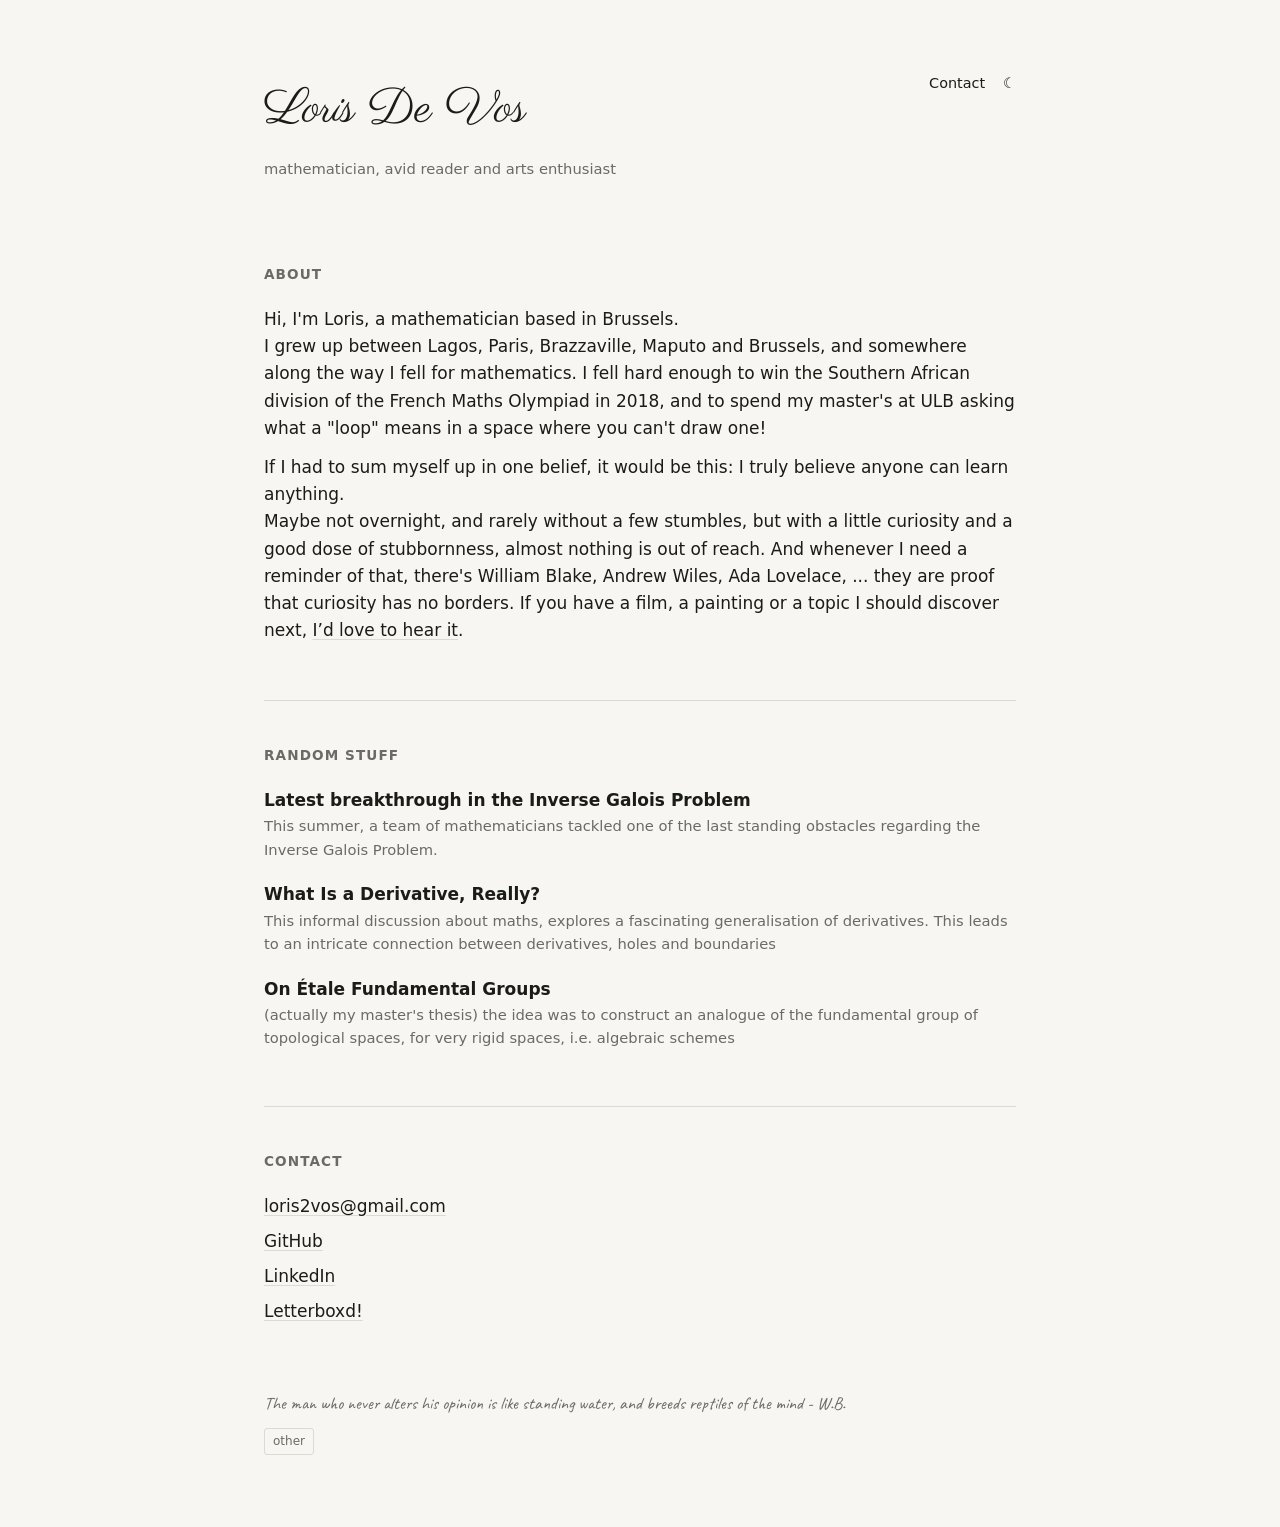
==== index.html @ a7188bd3 "checkup" ====
<!DOCTYPE html>
<html lang="en">
<head>
  <meta charset="UTF-8" />
  <meta name="viewport" content="width=device-width, initial-scale=1" />
  <!-- page title and description -->
  <title>Loris De Vos</title>
  <meta name="description" content="Personal site of Lolo" />
  <script src="script.js"></script>
  <script>applySavedTheme();</script>
  <link href="https://fonts.googleapis.com/css2?family=Caveat&family=Parisienne&display=swap" rel="stylesheet">
  <link rel="stylesheet" href="style.css" />
  <link rel="icon" type="image/png" sizes="64x64" href="fox_logo.png">
  <link rel="icon" href="fox_logo.ico">
</head>
<body>

  <header class="site-header">
    <div class="header-info">
      <h1 class="name">Loris De Vos</h1>
      <p class="tagline">mathematician, avid reader and arts enthusiast</p>
    </div>
    <nav class="nav">
      <!-- <a href="#writing">Blog</a> -->
      <a href="#contact">Contact</a>
      <button type="button" class="theme-toggle" id="theme-toggle" aria-label="Switch between light and dark mode">☾</button>
    </nav>
  </header>

  <main>
    <section id="about" class="section">
      <h2>About</h2>
      <p>  <!-- bio. 2-4 sentences -->
        Hi, I'm Loris, a mathematician based in Brussels. <br>
        I grew up between Lagos, Paris, Brazzaville, Maputo and Brussels, and somewhere along the way I fell for mathematics.
        I fell hard enough to win the Southern African division of the French Maths Olympiad in 2018, 
        and to spend my master's at ULB asking what a "loop" means in a space where you can't draw one!
      </p>
      <p>
        If I had to sum myself up in one belief, it would be this:
        I truly believe anyone can learn anything. <br>
        Maybe not overnight, and rarely without a few stumbles, 
        but with a little curiosity and a good dose of stubbornness, 
        almost nothing is out of reach.
        And whenever I need a reminder of that, there's William Blake, Andrew Wiles, Ada Lovelace, ... they are
        proof that curiosity has no borders.
        If you have a film, a painting or a topic I should discover next, <a href="#contact">I’d love to hear it</a>.
      </p>
    </section>

 

    <section id="writing" class="section">
      <h2>Random stuff</h2>

      <ul class="entry-list">
        <li class="entry">
          <a href="index.html" class="entry-title">Latest breakthrough in the Inverse Galois Problem</a>
          <p class="entry-meta"> This summer, a team of mathematicians tackled one of the last standing obstacles regarding the Inverse Galois Problem.

          </p>
        </li>

        <li class="entry">
          <a href="blog_derivatives.html" class="entry-title"> What Is a Derivative, Really?</a>
          <p class="entry-meta"> This informal discussion about maths, explores a fascinating generalisation of derivatives. 
            This leads to an intricate connection between derivatives, holes and boundaries </p>
        </li>
        
        <li class="entry">
          <a href="https://arxiv.org/pdf/2606.23906" target="_blank" rel="noopener" class="entry-title">On Étale Fundamental Groups</a>
          <p class="entry-meta"> (actually my master's thesis) the idea was to construct an analogue of the fundamental group of 
            topological spaces, for very rigid spaces, i.e. algebraic schemes</p>
        </li>       

      </ul>
    </section>

    <section id="contact" class="section">
      <h2>Contact</h2>
      <ul class="entry-list contact-list">
        <li><a href="mailto:loris2vos@gmail.com">loris2vos@gmail.com</a></li>
        <li><a href="https://github.com/hispagui" target="_blank" rel="noopener">GitHub</a></li>
        <li><a href="https://linkedin.com/in/loris-de-vos/" target="_blank" rel="noopener">LinkedIn</a></li>
        <li><a href="https://letterboxd.com/hispagui/" target="_blank" rel="noopener">Letterboxd!</a></li>

      </ul>
    </section>
  </main>
  
  <footer class="site-footer">
    <p class="quote" id="random-quote" aria-live="polite"></p>
    <button type="button" class="quote-button" id="new-quote">other</button>
  </footer> 

  <script>
    initQuotes();
    initThemeToggle();
  </script>


</body>
</html>
---- style.css ----
/* ---------- Tokens ---------- */


:root {
  --paper: #f7f6f2;
  --ink: #1b1b18;
  --ink-soft: #6b6a64;
  --accent: #3d5a50;
  --rule: #dedad0;

  --font-display: "Parisienne", cursive;
  --font-body: -apple-system, BlinkMacSystemFont, "Segoe UI", system-ui, sans-serif;
  --font-quote: "Caveat", serif;

  --max-width: 800px;
}

* { box-sizing: border-box; }

html {
  -webkit-text-size-adjust: 100%;
}

/* ---------- Dark theme ---------- */
:root[data-theme="dark"] {
  --paper: #161614;
  --ink: #ecebe6;
  --ink-soft: #9d9b93;
  --accent: #8fb5a6;
  --rule: #34332e;
  color-scheme: dark;
}
@media (prefers-color-scheme: dark) {
  :root:not([data-theme="light"]) {
    --paper: #161614;
    --ink: #ecebe6;
    --ink-soft: #9d9b93;
    --accent: #8fb5a6;
    --rule: #34332e;
    color-scheme: dark;
  }
}
.theme-toggle {
  font: inherit;
  color: var(--ink);
  background: none;
  border: none;
  padding: 0;
  cursor: pointer;
}
.theme-toggle:hover,
.theme-toggle:focus-visible {
  color: var(--accent);
}




/* ---------- Main theme ---------- */
body {
  margin: 0;
  background: var(--paper);
  color: var(--ink);
  font-family: var(--font-body);
  font-size: 17px;
  line-height: 1.6;
}

a {
  color: var(--ink);
  text-decoration: underline;
  text-decoration-color: var(--rule);
  text-underline-offset: 3px;
  transition: text-decoration-color 0.15s ease, color 0.15s ease;
}

.blog-txt {
  font-family:Arial, Helvetica, sans-serif;
  font-size: 10;
  line-height: 1.4;
}

b {
  text-indent: 40px;
  margin-top: 3em;
}


a:hover,
a:focus-visible {
  color: var(--accent);
  text-decoration-color: var(--accent);
}

a:focus-visible {
  outline: 2px solid var(--accent);
  outline-offset: 3px;
  text-decoration: none;
}

/* ---------- Layout ---------- */
.site-header,
main,
.site-footer {
  width: 100%;
  max-width: var(--max-width);
  margin: 0 auto;
  padding-left: 24px;
  padding-right: 24px;
}

.site-header {
  display: flex;
  justify-content: space-between;
  align-items:flex-start;
  padding-top: 72px;
  padding-bottom: 40px;
}

.header-info{
  min-width: 0;
}

.name {
  font-family: var(--font-display);
  font-size: 3rem;
  font-weight: 400;
  margin: 0 0 8px;
  letter-spacing: -0.01em;
}

.tagline {
  font-family: var(--font-body);
  font-size: 0.92rem;
  color: var(--ink-soft);
  margin: 0;
}

.center-image {
  display: block;
  margin: auto;
  width: 60%;
}

.large-image {
  display: block;
  width: 75%;
  max-width: 90%;
  height: auto;
}


.nav {
  display: flex;
  gap: 18px;
  align-items: center;
  font-family: var(--font-body);
  font-size: 0.9rem;
  padding: 0;
}

.nav a {
  text-decoration: none;
  color: var(--ink);
}

.nav a:hover,
.nav a:focus-visible {
  color: var(--accent);
}

/* ---------- Sections ---------- */
.section {
  padding: 44px 0;
  border-bottom: 1px solid var(--rule);
}

.section:last-of-type {
  border-bottom: none;
}

.section h2 {
  font-family: var(--font-body);
  font-size: 0.85rem;
  text-transform: uppercase;
  letter-spacing: 0.08em;
  color: var(--ink-soft);
  margin: 0 0 20px;
  font-weight: 600;
}

.section p {
  margin: 0 0 12px;
}

/* ---------- Entry lists (projects / writing) ---------- */
.entry-list {
  list-style: none;
  margin: 0;
  padding: 0;
}

.entry {
  margin-bottom: 20px;
}

.entry:last-child {
  margin-bottom: 0;
}

.entry-title {
  font-weight: 600;
  text-decoration: none;
}

.entry-title:hover,
.entry-title:focus-visible {
  text-decoration: underline;
  text-decoration-color: var(--accent);
}

.entry-meta {
  margin: 3px 0 0;
  font-size: 0.92rem;
  color: var(--ink-soft);
}

.contact-list {
  display: flex;
  flex-direction: column;
  gap: 8px;
}

/* ---------- Footer ---------- */
.site-footer {
  padding-top: 20px;
  padding-bottom: 72px;
  font-family: var(--font-body);
  font-size: 0.85rem;
  color: var(--ink-soft);
}

.quote {
  margin: 0 0 10px;
  font-family: var(--font-quote);
  font-size: 1.1rem;
}

.quote-button {
  font: inherit;
  font-size: 0.75rem;
  color: var(--ink-soft);
  background: none;
  border: 1px solid var(--rule);
  border-radius: 3px;
  padding: 3px 8px;
  cursor: pointer;
  transition: color 0.15s ease, border-color 0.15s ease;
}
 
.quote-button:hover,
.quote-button:focus-visible {
  color: var(--accent);
  border-color: var(--accent);
}
 
.quote-button:focus-visible {
  outline: 2px solid var(--accent);
  outline-offset: 3px;
}

/* ---------- Motion ---------- */
@media (prefers-reduced-motion: reduce) {
  * { transition: none !important; }
}

/* ---------- Small screens ---------- */
@media (max-width: 480px) {
  .site-header { 
    padding-top: 48px; 
    flex-direction: column;
    gap: 20px;
  }
  .name { font-size: 1.7rem; }
  .section { padding: 32px 0; }
}
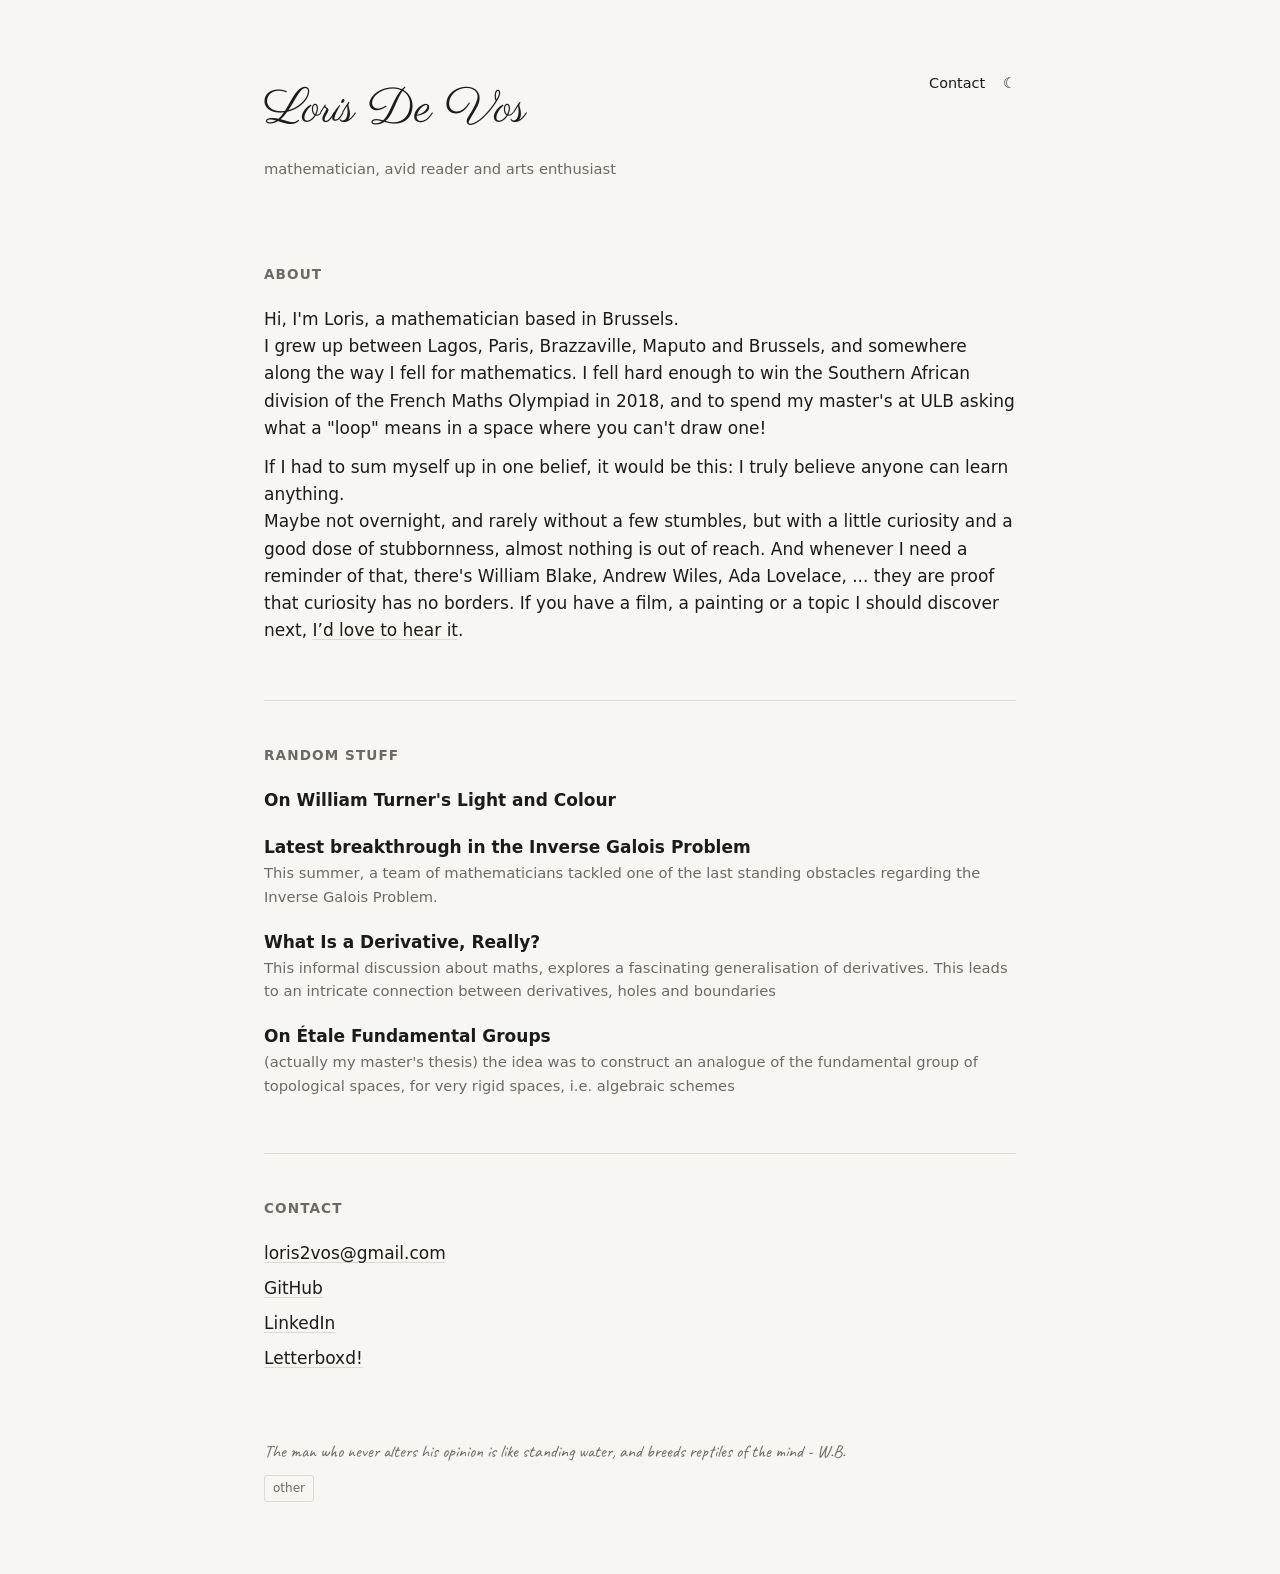
==== commit 06baf04f: "test" ====
--- a/index.html
+++ b/index.html
@@ -12,6 +12,11 @@
   <link rel="stylesheet" href="style.css" />
   <link rel="icon" type="image/png" sizes="64x64" href="fox_logo.png">
   <link rel="icon" href="fox_logo.ico">
+  <style>
+    p.size {
+        font-size: 10px;
+    }
+  </style>
 </head>
 <body>
 
@@ -55,10 +60,13 @@
 
       <ul class="entry-list">
         <li class="entry">
-          <a href="index.html" class="entry-title">Latest breakthrough in the Inverse Galois Problem</a>
-          <p class="entry-meta"> This summer, a team of mathematicians tackled one of the last standing obstacles regarding the Inverse Galois Problem.
+          <a href="image_1.html" class="entry-title">On William Turner's Light and Colour</a>
+          <p class="entry-meta"></p>
+        </li>
 
-          </p>
+        <li class="entry">
+          <a href="recent_papers.html" class="entry-title">Latest breakthrough in the Inverse Galois Problem</a>
+          <p class="entry-meta">This summer, a team of mathematicians tackled one of the last standing obstacles regarding the Inverse Galois Problem.</p>
         </li>
 
         <li class="entry">
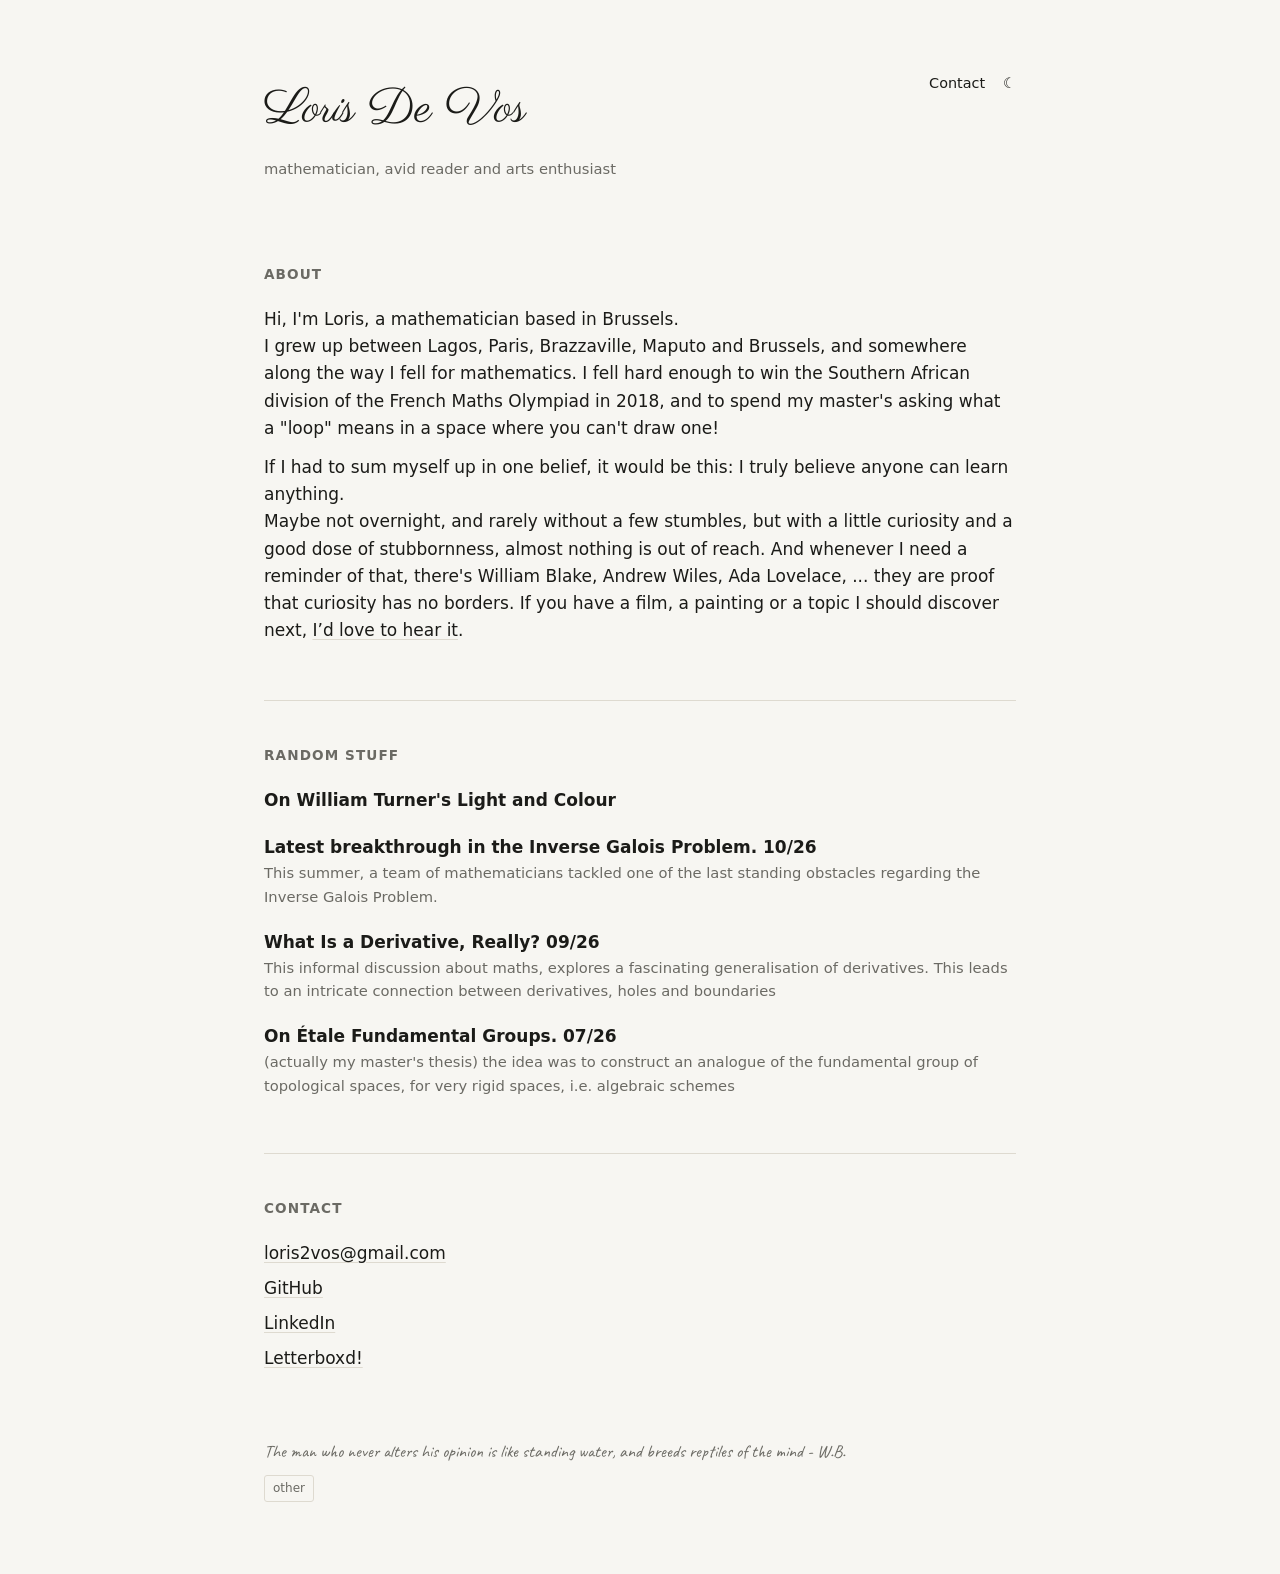
==== commit e3eeaebc: "final image display" ====
--- a/index.html
+++ b/index.html
@@ -39,7 +39,7 @@
         Hi, I'm Loris, a mathematician based in Brussels. <br>
         I grew up between Lagos, Paris, Brazzaville, Maputo and Brussels, and somewhere along the way I fell for mathematics.
         I fell hard enough to win the Southern African division of the French Maths Olympiad in 2018, 
-        and to spend my master's at ULB asking what a "loop" means in a space where you can't draw one!
+        and to spend my master's asking what a "loop" means in a space where you can't draw one!
       </p>
       <p>
         If I had to sum myself up in one belief, it would be this:
@@ -65,18 +65,18 @@
         </li>
 
         <li class="entry">
-          <a href="recent_papers.html" class="entry-title">Latest breakthrough in the Inverse Galois Problem</a>
+          <a href="recent_papers.html" class="entry-title">Latest breakthrough in the Inverse Galois Problem. 10/26</a>
           <p class="entry-meta">This summer, a team of mathematicians tackled one of the last standing obstacles regarding the Inverse Galois Problem.</p>
         </li>
 
         <li class="entry">
-          <a href="blog_derivatives.html" class="entry-title"> What Is a Derivative, Really?</a>
+          <a href="blog_derivatives.html" class="entry-title"> What Is a Derivative, Really? 09/26</a>
           <p class="entry-meta"> This informal discussion about maths, explores a fascinating generalisation of derivatives. 
             This leads to an intricate connection between derivatives, holes and boundaries </p>
         </li>
         
         <li class="entry">
-          <a href="https://arxiv.org/pdf/2606.23906" target="_blank" rel="noopener" class="entry-title">On Étale Fundamental Groups</a>
+          <a href="https://arxiv.org/pdf/2606.23906" target="_blank" rel="noopener" class="entry-title">On Étale Fundamental Groups. 07/26</a>
           <p class="entry-meta"> (actually my master's thesis) the idea was to construct an analogue of the fundamental group of 
             topological spaces, for very rigid spaces, i.e. algebraic schemes</p>
         </li>       
--- a/style.css
+++ b/style.css
@@ -54,6 +54,27 @@
 }
 
 
+/* ---------- Pairing images ----------- */
+.pair {
+  display: flex;
+  gap: 1.5rem;
+  align-items: flex-start;
+}
+.pair figure {
+  margin: 0;
+  min-width: 0;
+}
+.pair img {
+  width: auto;   
+  height: 100%;  
+  display: block;
+}
+@media (max-width: 700px) {
+  .pair {
+    flex-direction: column; 
+  }
+}
+
 
 
 /* ---------- Main theme ---------- */
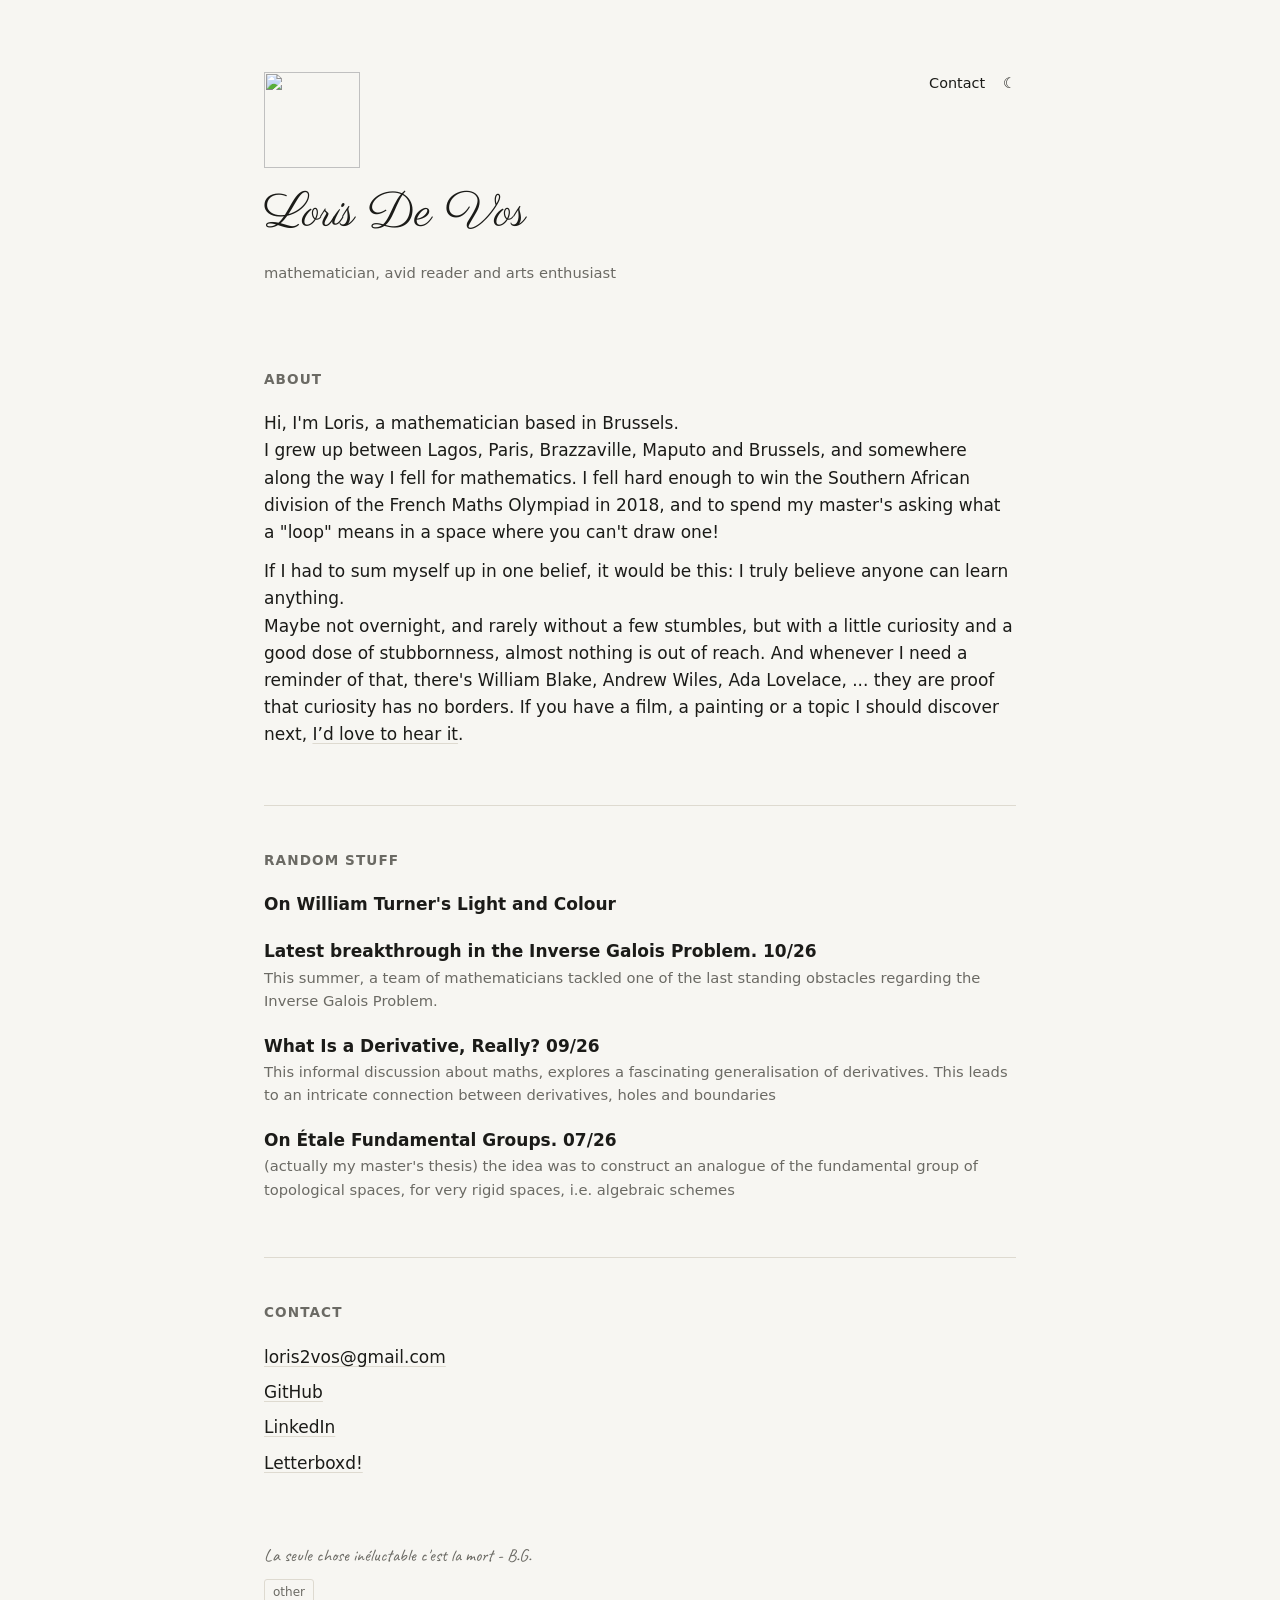
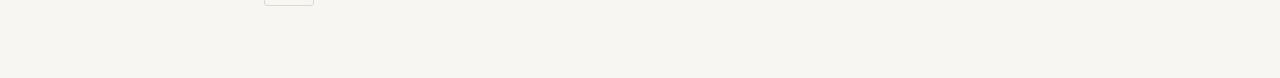
==== commit 3e423b4a: "update" ====
--- a/index.html
+++ b/index.html
@@ -22,7 +22,13 @@
 
   <header class="site-header">
     <div class="header-info">
-      <h1 class="name">Loris De Vos</h1>
+      <img src="photos/lolo.jpg" width="96" height="96">
+      <div class="header-text">
+        <h1 class="name">
+          <span>Loris</span>
+          <span>De Vos</span>
+        </h1>
+      </div>
       <p class="tagline">mathematician, avid reader and arts enthusiast</p>
     </div>
     <nav class="nav">
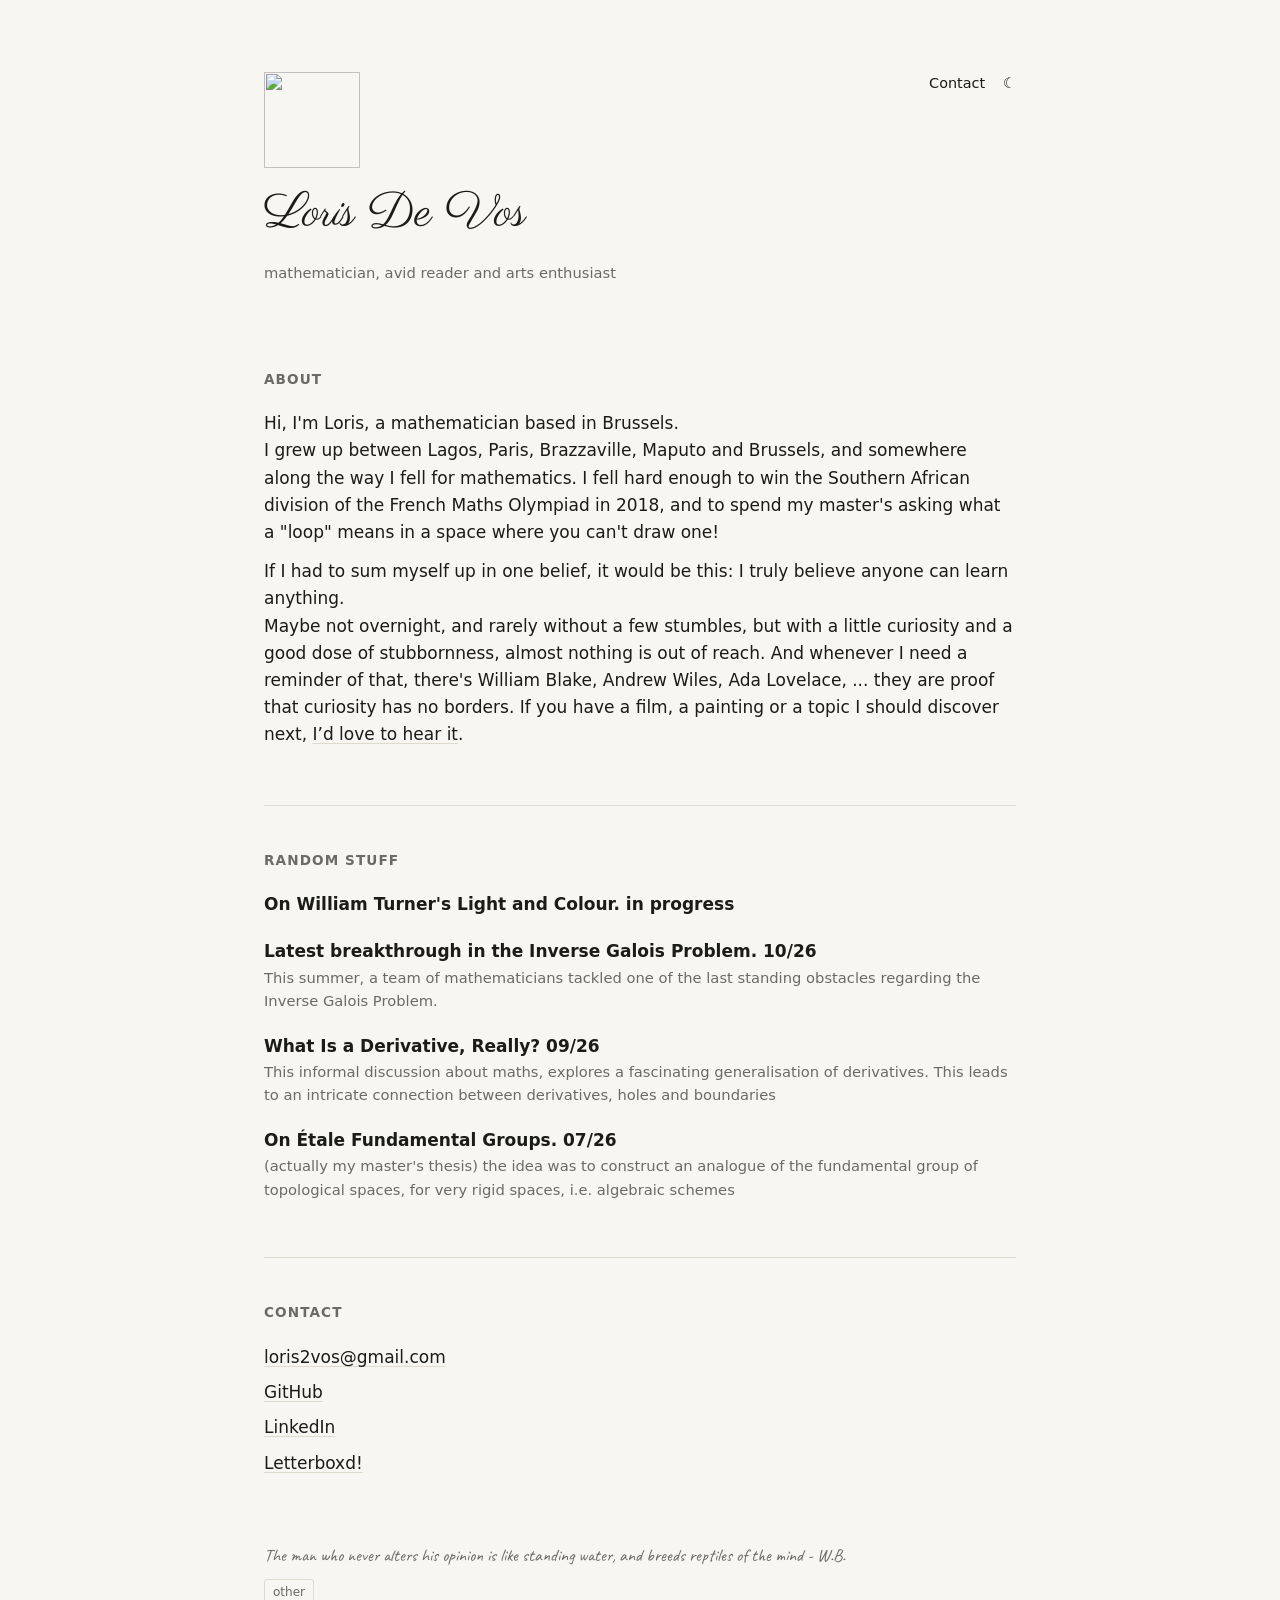
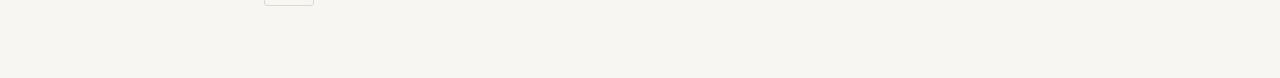
==== commit 29b95446: "1" ====
--- a/index.html
+++ b/index.html
@@ -66,7 +66,7 @@
 
       <ul class="entry-list">
         <li class="entry">
-          <a href="image_1.html" class="entry-title">On William Turner's Light and Colour</a>
+          <a href="image_1.html" class="entry-title">On William Turner's Light and Colour. in progress</a>
           <p class="entry-meta"></p>
         </li>
 
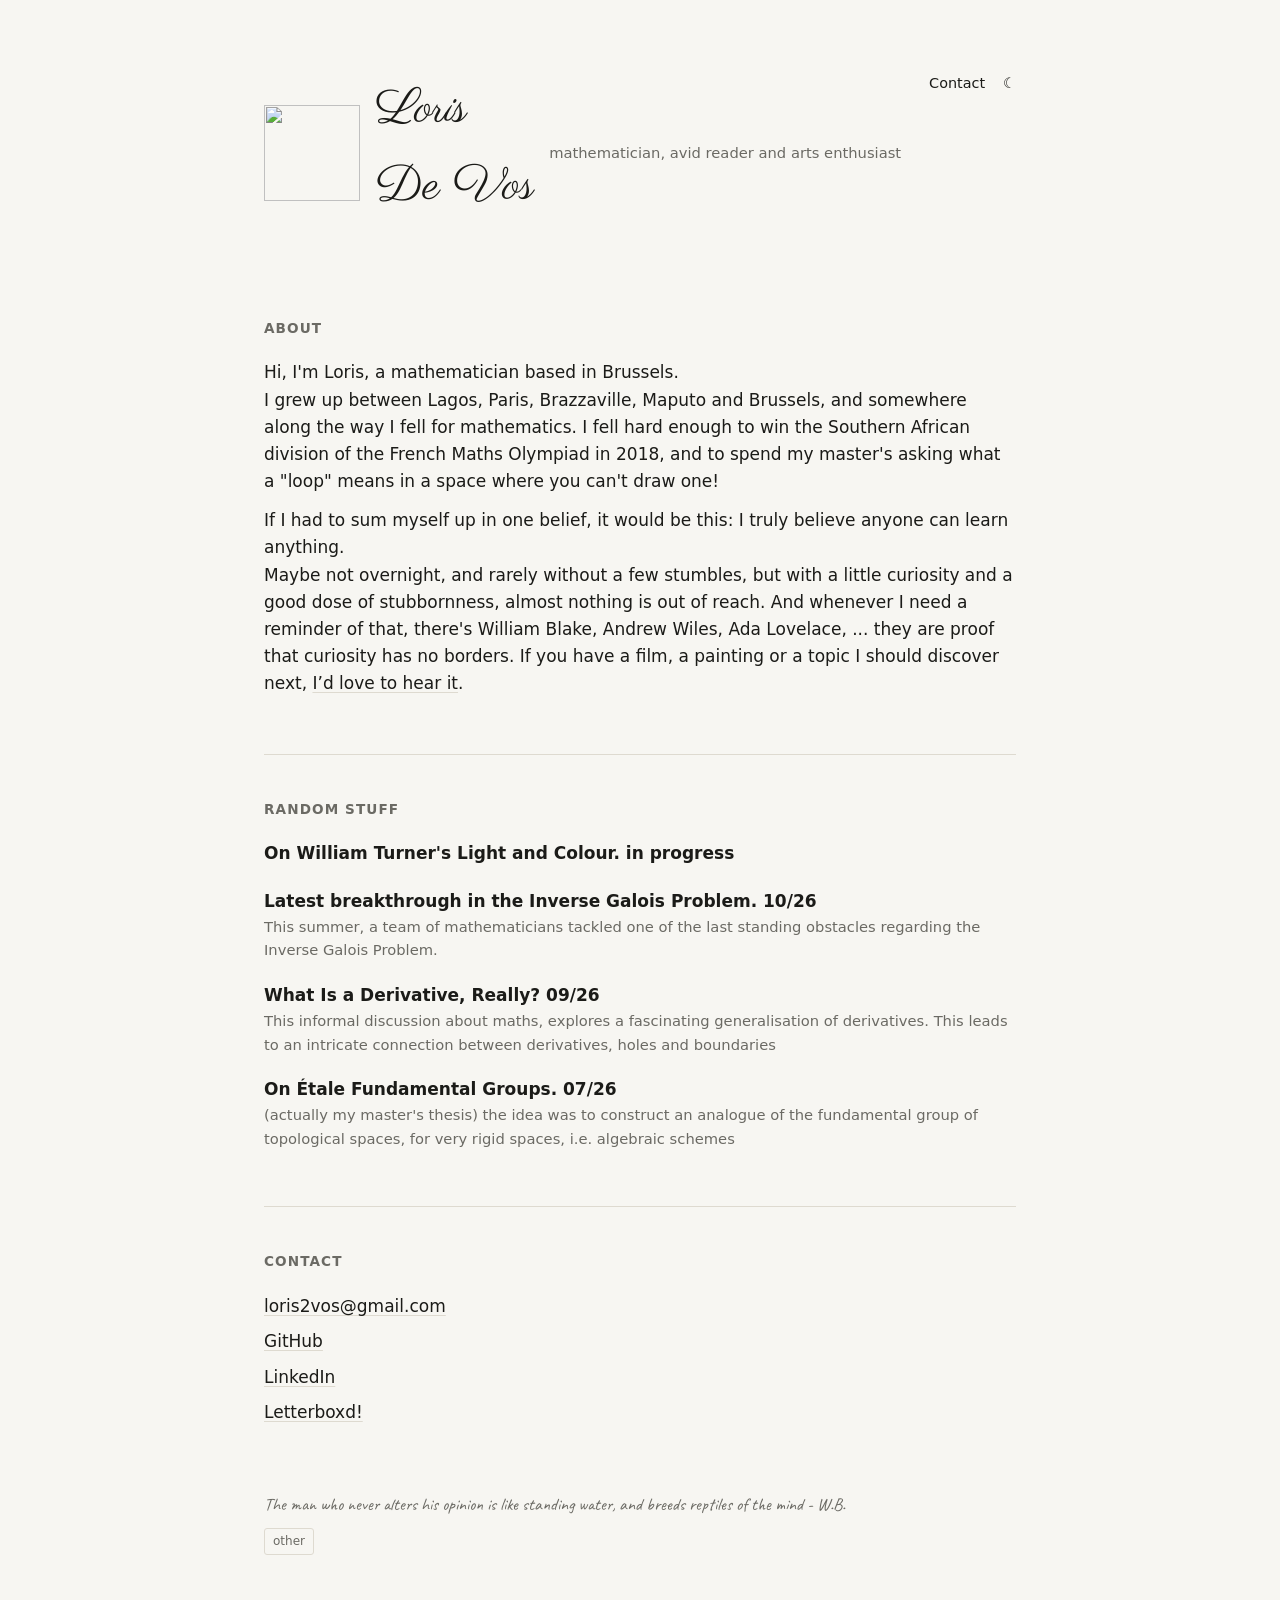
==== commit d0871dd8: "photo change" ====
--- a/index.html
+++ b/index.html
@@ -22,7 +22,7 @@
 
   <header class="site-header">
     <div class="header-info">
-      <img src="photos/lolo.jpg" width="96" height="96">
+      <img src="photos/lolo.jpg" class="avatar" width="96" height="124">
       <div class="header-text">
         <h1 class="name">
           <span>Loris</span>
--- a/style.css
+++ b/style.css
@@ -139,7 +139,27 @@
 }
 
 .header-info{
+  display: flex;
+  align-items: center;
+  gap: 1rem;
   min-width: 0;
+}
+
+.avatar {
+  width: 96px;
+  height: 96px;
+  object-fit: cover;  
+  flex-shrink: 0; 
+}
+@media (max-width: 600px) {
+  .avatar {
+    width: 64px;
+    height: 64px;
+  }
+}
+
+.name span {
+  display: block;
 }
 
 .name {
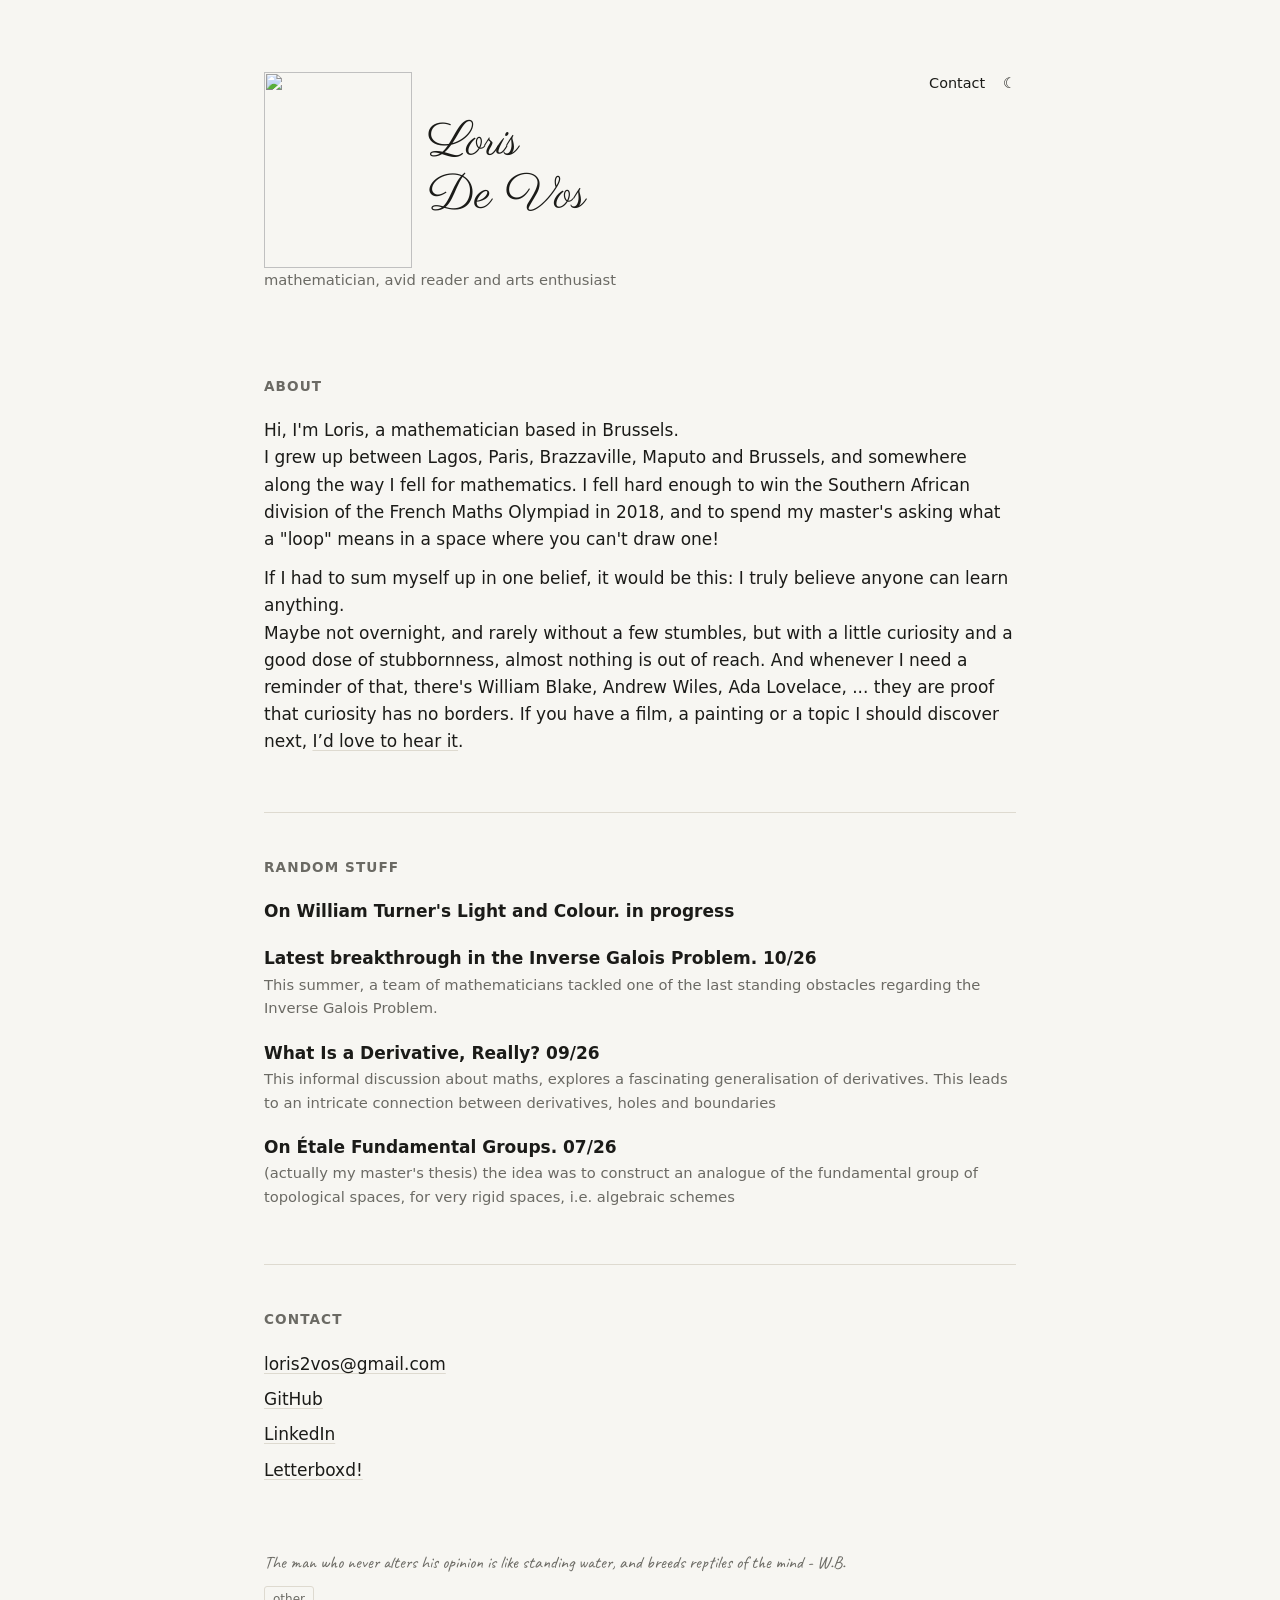
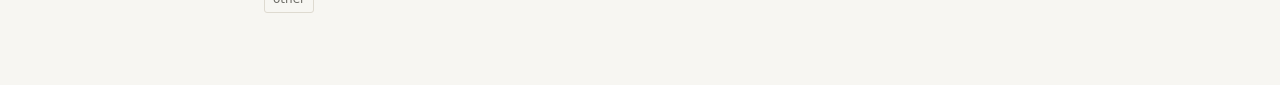
==== commit de238e8d: "again" ====
--- a/index.html
+++ b/index.html
@@ -22,8 +22,8 @@
 
   <header class="site-header">
     <div class="header-info">
-      <img src="photos/lolo.jpg" class="avatar" width="96" height="124">
-      <div class="header-text">
+      <div class="identity">
+        <img src="photos/lolo.jpg" class="avatar" width="148" height="196">
         <h1 class="name">
           <span>Loris</span>
           <span>De Vos</span>
--- a/style.css
+++ b/style.css
@@ -139,35 +139,42 @@
 }
 
 .header-info{
-  display: flex;
-  align-items: center;
+  min-width: 0;
+}
+
+.identity {
+  display: flex;
+  flex-direction: row;  
+  align-items: center;  
   gap: 1rem;
-  min-width: 0;
-}
-
+}
 .avatar {
-  width: 96px;
-  height: 96px;
+  width: 148px;
+  height: 196px;
+  max-width: none;    
   object-fit: cover;  
   flex-shrink: 0; 
+    display: block;
 }
 @media (max-width: 600px) {
   .avatar {
     width: 64px;
-    height: 64px;
+    height: 86px;
   }
 }
 
-.name span {
-  display: block;
-}
-
-.name {
+
+.identity .name {
   font-family: var(--font-display);
   font-size: 3rem;
   font-weight: 400;
-  margin: 0 0 8px;
+  margin: 0;
+  line-height: 1.1;
   letter-spacing: -0.01em;
+}
+
+.identity .name span {
+  display: block;           /* "Loris" above "De Vos" */
 }
 
 .tagline {
